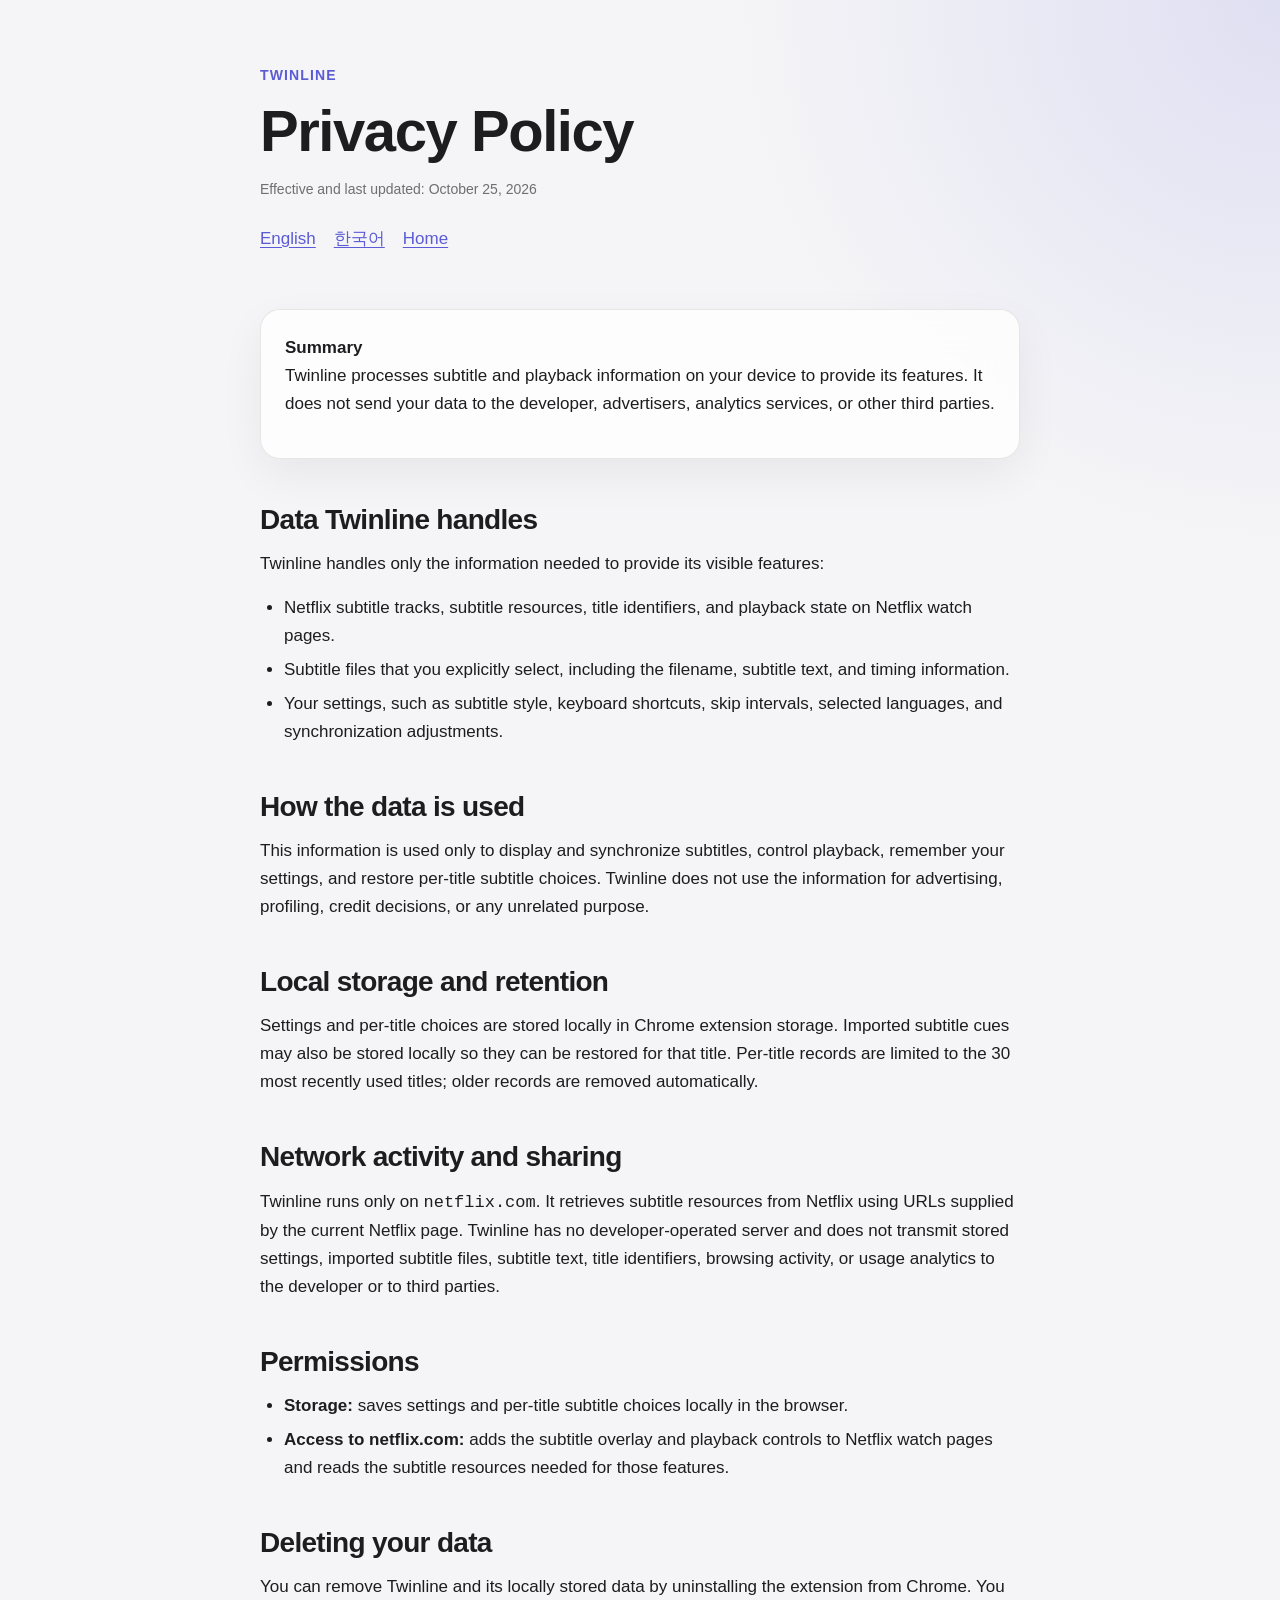
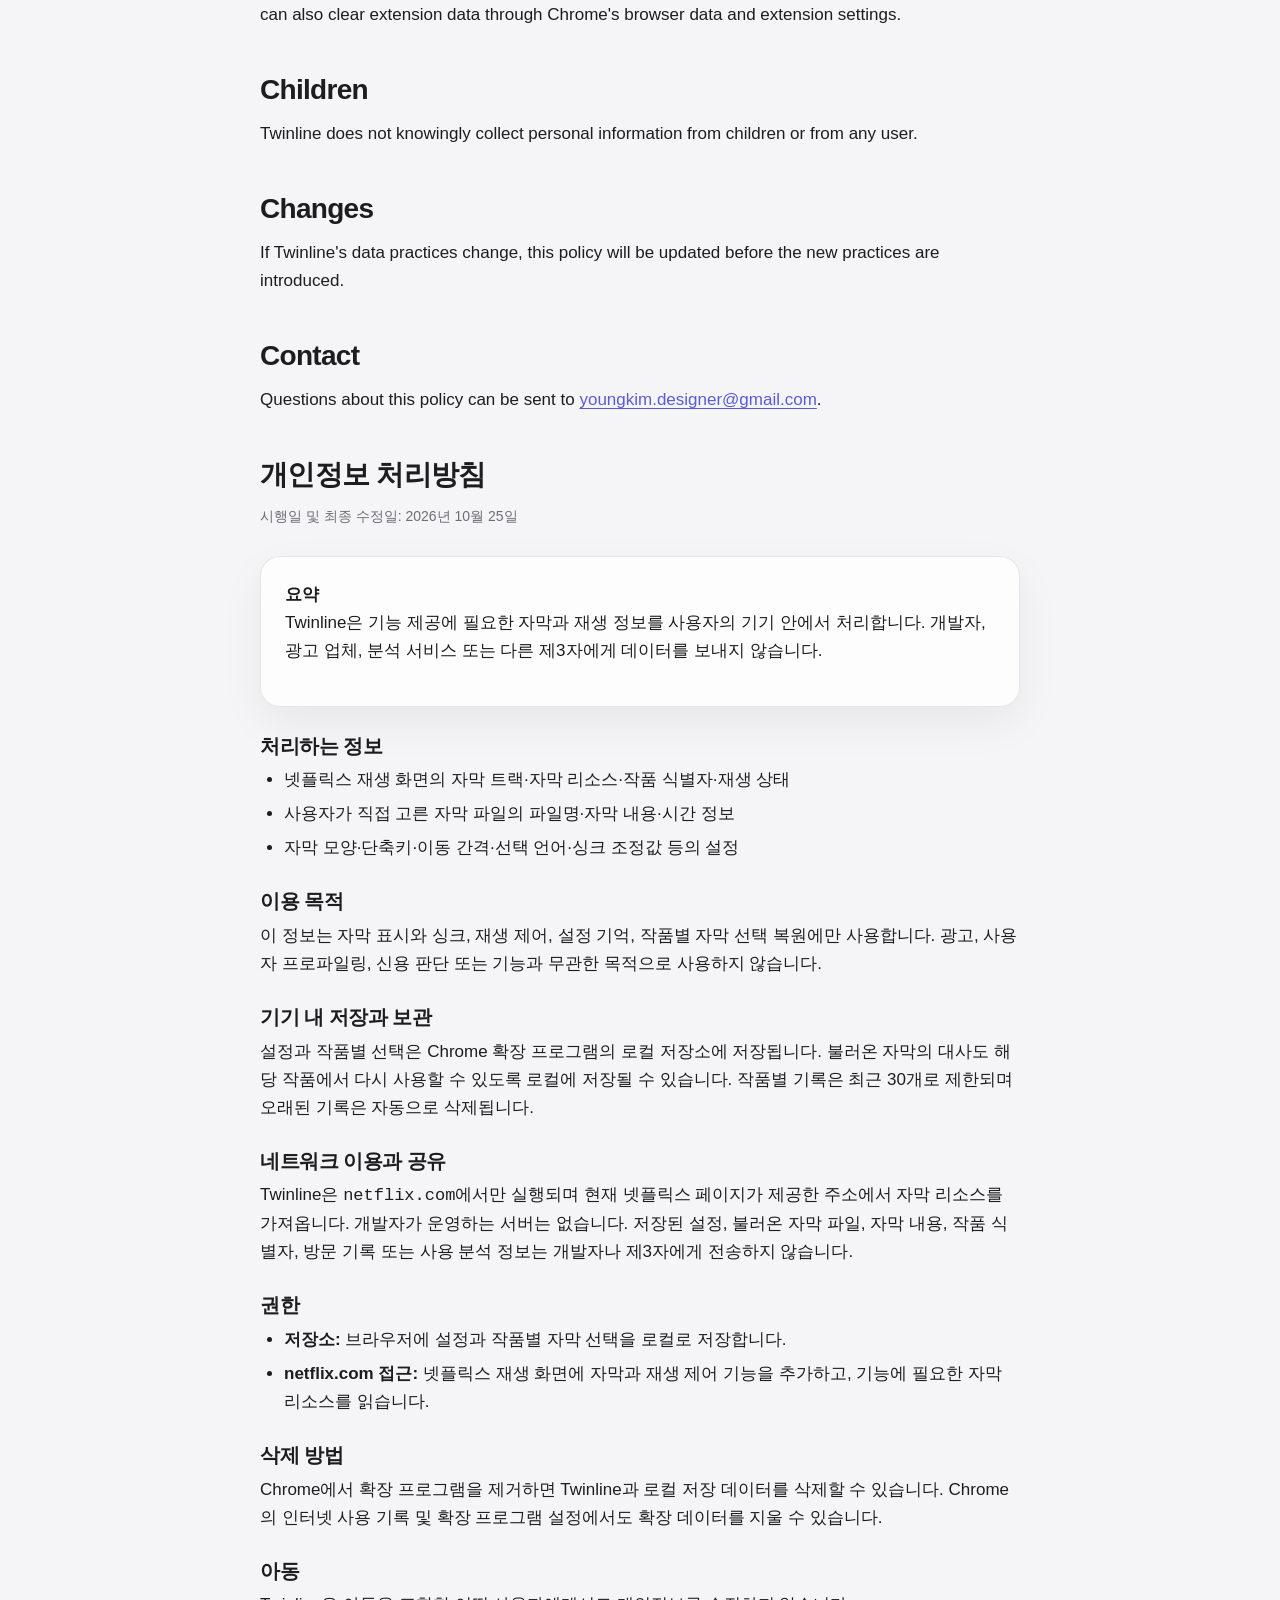
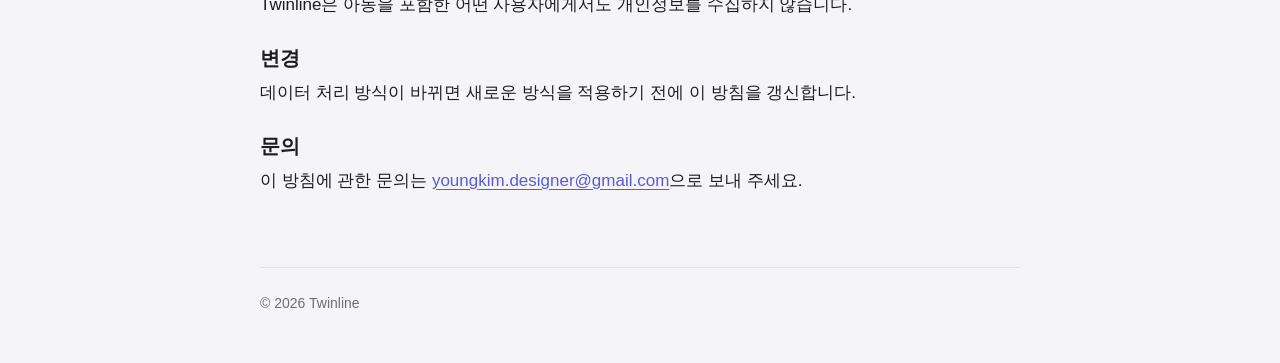
==== privacy.html @ 2e97cee0 "Twinline 공개 지원·개인정보 페이지" ====
<!doctype html>
<html lang="en">
<head>
  <meta charset="utf-8">
  <meta name="viewport" content="width=device-width, initial-scale=1">
  <meta name="description" content="Privacy policy for the Twinline Chrome extension.">
  <title>Privacy Policy · Twinline</title>
  <link rel="stylesheet" href="style.css">
</head>
<body>
  <header>
    <p class="eyebrow">Twinline</p>
    <h1>Privacy Policy</h1>
    <p class="updated">Effective and last updated: October 25, 2026</p>
    <nav class="nav" aria-label="Language and site links">
      <a href="#english">English</a>
      <a href="#korean" lang="ko">한국어</a>
      <a href="index.html">Home</a>
    </nav>
  </header>
  <main>
    <section id="english" class="language">
      <div class="card">
        <strong>Summary</strong>
        <p>Twinline processes subtitle and playback information on your device to provide its features. It does not send your data to the developer, advertisers, analytics services, or other third parties.</p>
      </div>

      <h2>Data Twinline handles</h2>
      <p>Twinline handles only the information needed to provide its visible features:</p>
      <ul>
        <li>Netflix subtitle tracks, subtitle resources, title identifiers, and playback state on Netflix watch pages.</li>
        <li>Subtitle files that you explicitly select, including the filename, subtitle text, and timing information.</li>
        <li>Your settings, such as subtitle style, keyboard shortcuts, skip intervals, selected languages, and synchronization adjustments.</li>
      </ul>

      <h2>How the data is used</h2>
      <p>This information is used only to display and synchronize subtitles, control playback, remember your settings, and restore per-title subtitle choices. Twinline does not use the information for advertising, profiling, credit decisions, or any unrelated purpose.</p>

      <h2>Local storage and retention</h2>
      <p>Settings and per-title choices are stored locally in Chrome extension storage. Imported subtitle cues may also be stored locally so they can be restored for that title. Per-title records are limited to the 30 most recently used titles; older records are removed automatically.</p>

      <h2>Network activity and sharing</h2>
      <p>Twinline runs only on <code>netflix.com</code>. It retrieves subtitle resources from Netflix using URLs supplied by the current Netflix page. Twinline has no developer-operated server and does not transmit stored settings, imported subtitle files, subtitle text, title identifiers, browsing activity, or usage analytics to the developer or to third parties.</p>

      <h2>Permissions</h2>
      <ul>
        <li><strong>Storage:</strong> saves settings and per-title subtitle choices locally in the browser.</li>
        <li><strong>Access to netflix.com:</strong> adds the subtitle overlay and playback controls to Netflix watch pages and reads the subtitle resources needed for those features.</li>
      </ul>

      <h2>Deleting your data</h2>
      <p>You can remove Twinline and its locally stored data by uninstalling the extension from Chrome. You can also clear extension data through Chrome's browser data and extension settings.</p>

      <h2>Children</h2>
      <p>Twinline does not knowingly collect personal information from children or from any user.</p>

      <h2>Changes</h2>
      <p>If Twinline's data practices change, this policy will be updated before the new practices are introduced.</p>

      <h2>Contact</h2>
      <p>Questions about this policy can be sent to <a href="mailto:youngkim.designer@gmail.com">youngkim.designer@gmail.com</a>.</p>
    </section>

    <section id="korean" class="language" lang="ko">
      <h2>개인정보 처리방침</h2>
      <p class="updated">시행일 및 최종 수정일: 2026년 10월 25일</p>
      <div class="card">
        <strong>요약</strong>
        <p>Twinline은 기능 제공에 필요한 자막과 재생 정보를 사용자의 기기 안에서 처리합니다. 개발자, 광고 업체, 분석 서비스 또는 다른 제3자에게 데이터를 보내지 않습니다.</p>
      </div>

      <h3>처리하는 정보</h3>
      <ul>
        <li>넷플릭스 재생 화면의 자막 트랙·자막 리소스·작품 식별자·재생 상태</li>
        <li>사용자가 직접 고른 자막 파일의 파일명·자막 내용·시간 정보</li>
        <li>자막 모양·단축키·이동 간격·선택 언어·싱크 조정값 등의 설정</li>
      </ul>

      <h3>이용 목적</h3>
      <p>이 정보는 자막 표시와 싱크, 재생 제어, 설정 기억, 작품별 자막 선택 복원에만 사용합니다. 광고, 사용자 프로파일링, 신용 판단 또는 기능과 무관한 목적으로 사용하지 않습니다.</p>

      <h3>기기 내 저장과 보관</h3>
      <p>설정과 작품별 선택은 Chrome 확장 프로그램의 로컬 저장소에 저장됩니다. 불러온 자막의 대사도 해당 작품에서 다시 사용할 수 있도록 로컬에 저장될 수 있습니다. 작품별 기록은 최근 30개로 제한되며 오래된 기록은 자동으로 삭제됩니다.</p>

      <h3>네트워크 이용과 공유</h3>
      <p>Twinline은 <code>netflix.com</code>에서만 실행되며 현재 넷플릭스 페이지가 제공한 주소에서 자막 리소스를 가져옵니다. 개발자가 운영하는 서버는 없습니다. 저장된 설정, 불러온 자막 파일, 자막 내용, 작품 식별자, 방문 기록 또는 사용 분석 정보는 개발자나 제3자에게 전송하지 않습니다.</p>

      <h3>권한</h3>
      <ul>
        <li><strong>저장소:</strong> 브라우저에 설정과 작품별 자막 선택을 로컬로 저장합니다.</li>
        <li><strong>netflix.com 접근:</strong> 넷플릭스 재생 화면에 자막과 재생 제어 기능을 추가하고, 기능에 필요한 자막 리소스를 읽습니다.</li>
      </ul>

      <h3>삭제 방법</h3>
      <p>Chrome에서 확장 프로그램을 제거하면 Twinline과 로컬 저장 데이터를 삭제할 수 있습니다. Chrome의 인터넷 사용 기록 및 확장 프로그램 설정에서도 확장 데이터를 지울 수 있습니다.</p>

      <h3>아동</h3>
      <p>Twinline은 아동을 포함한 어떤 사용자에게서도 개인정보를 수집하지 않습니다.</p>

      <h3>변경</h3>
      <p>데이터 처리 방식이 바뀌면 새로운 방식을 적용하기 전에 이 방침을 갱신합니다.</p>

      <h3>문의</h3>
      <p>이 방침에 관한 문의는 <a href="mailto:youngkim.designer@gmail.com">youngkim.designer@gmail.com</a>으로 보내 주세요.</p>
    </section>
  </main>
  <footer>© 2026 Twinline</footer>
</body>
</html>
---- style.css ----
:root {
  color-scheme: light dark;
  --bg: #f5f5f7;
  --surface: rgba(255, 255, 255, 0.78);
  --text: #1d1d1f;
  --muted: #6e6e73;
  --line: rgba(0, 0, 0, 0.09);
  --accent: #5b5bd6;
  --max: 760px;
  font-family: -apple-system, BlinkMacSystemFont, "Segoe UI", sans-serif;
}

* { box-sizing: border-box; }

body {
  margin: 0;
  background:
    radial-gradient(circle at top right, rgba(91, 91, 214, 0.14), transparent 34rem),
    var(--bg);
  color: var(--text);
  font-size: 17px;
  line-height: 1.65;
}

main, header, footer {
  width: min(var(--max), calc(100% - 40px));
  margin-inline: auto;
}

header { padding: 64px 0 28px; }
main { padding-bottom: 56px; }
footer {
  padding: 24px 0 48px;
  border-top: 1px solid var(--line);
  color: var(--muted);
  font-size: 14px;
}

h1, h2, h3 { line-height: 1.18; letter-spacing: -0.025em; }
h1 { margin: 0 0 12px; font-size: clamp(38px, 7vw, 58px); }
h2 { margin: 44px 0 14px; font-size: 28px; }
h3 { margin: 28px 0 8px; font-size: 20px; }
p { margin: 0 0 16px; }
ul { margin: 8px 0 20px; padding-left: 24px; }
li + li { margin-top: 6px; }
a { color: var(--accent); text-underline-offset: 3px; }

.eyebrow {
  margin-bottom: 10px;
  color: var(--accent);
  font-size: 14px;
  font-weight: 700;
  letter-spacing: 0.08em;
  text-transform: uppercase;
}

.lede { color: var(--muted); font-size: 20px; }

.card {
  margin: 28px 0;
  padding: 24px;
  border: 1px solid var(--line);
  border-radius: 20px;
  background: var(--surface);
  box-shadow: 0 16px 44px rgba(0, 0, 0, 0.06);
  backdrop-filter: blur(18px);
}

.nav { display: flex; flex-wrap: wrap; gap: 10px 18px; margin-top: 24px; }
.muted, .updated { color: var(--muted); }
.updated { font-size: 14px; }
.language { scroll-margin-top: 24px; }

@media (prefers-color-scheme: dark) {
  :root {
    --bg: #101012;
    --surface: rgba(35, 35, 39, 0.78);
    --text: #f5f5f7;
    --muted: #a1a1a6;
    --line: rgba(255, 255, 255, 0.11);
    --accent: #a8a8ff;
  }
  .card { box-shadow: 0 18px 52px rgba(0, 0, 0, 0.28); }
}

@media (max-width: 540px) {
  body { font-size: 16px; }
  header { padding-top: 44px; }
  .card { padding: 20px; border-radius: 16px; }
}
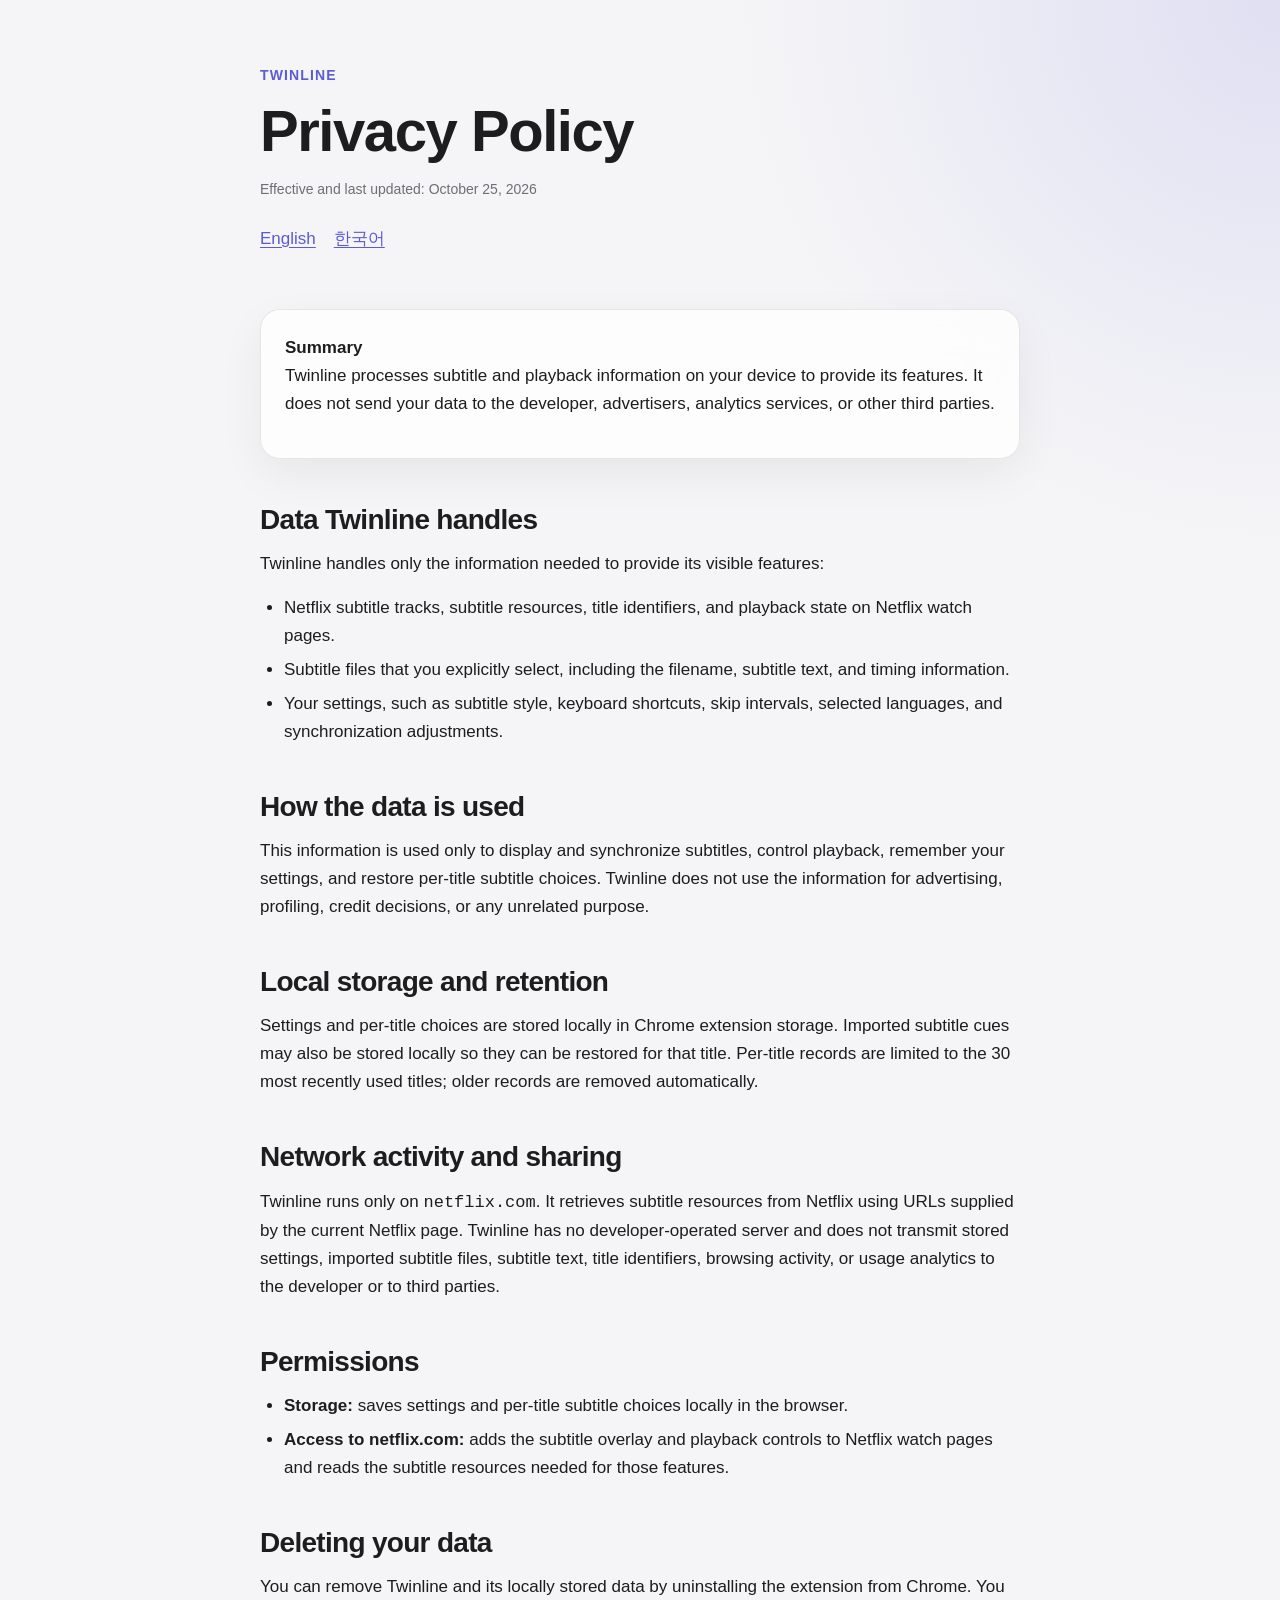
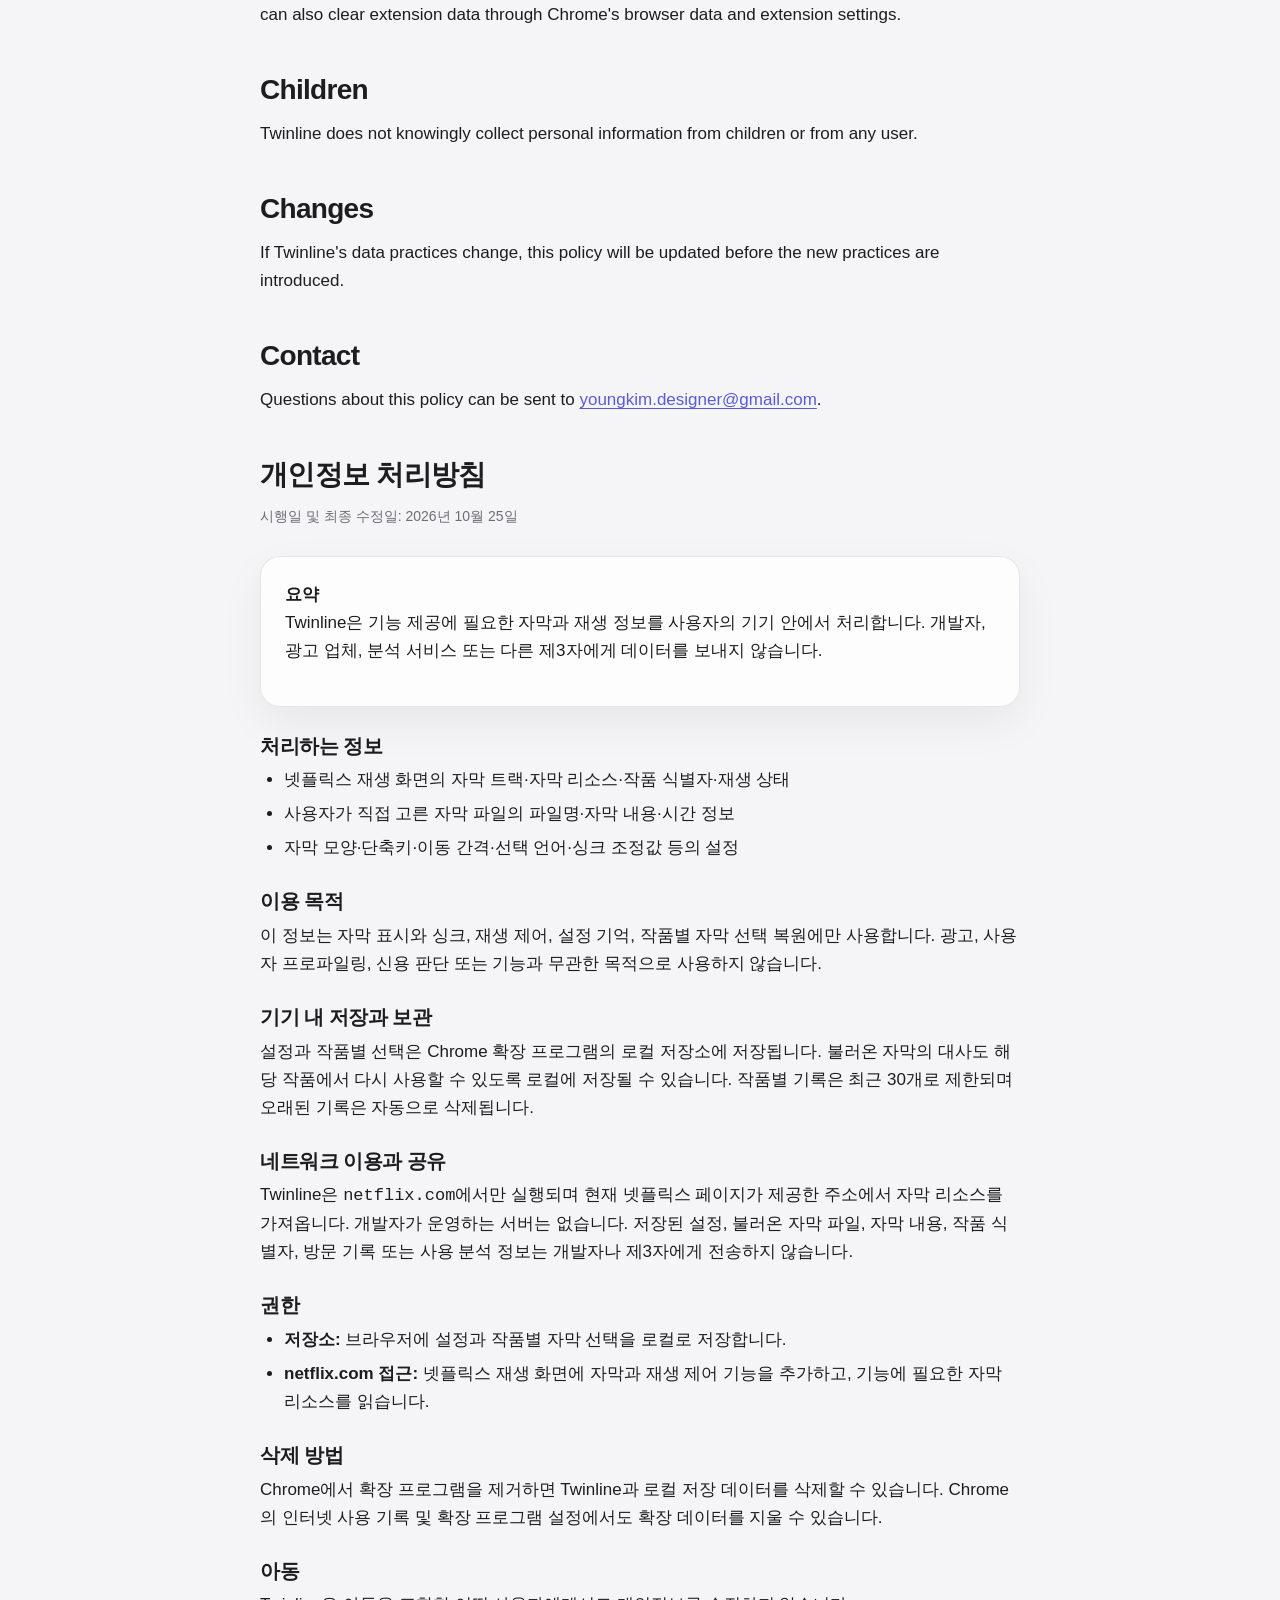
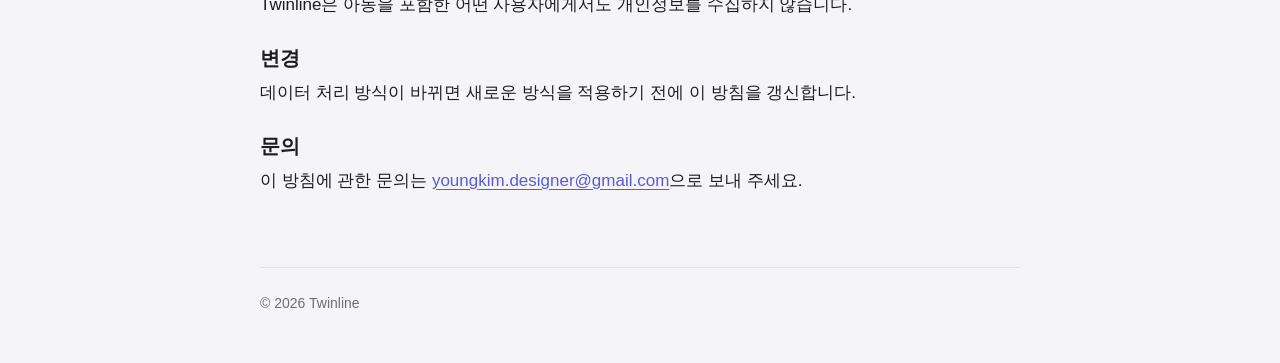
==== commit b0e45d03: "Remove optional extension homepage" ====
--- a/privacy.html
+++ b/privacy.html
@@ -12,10 +12,9 @@
     <p class="eyebrow">Twinline</p>
     <h1>Privacy Policy</h1>
     <p class="updated">Effective and last updated: October 25, 2026</p>
-    <nav class="nav" aria-label="Language and site links">
+    <nav class="nav" aria-label="Language links">
       <a href="#english">English</a>
       <a href="#korean" lang="ko">한국어</a>
-      <a href="index.html">Home</a>
     </nav>
   </header>
   <main>
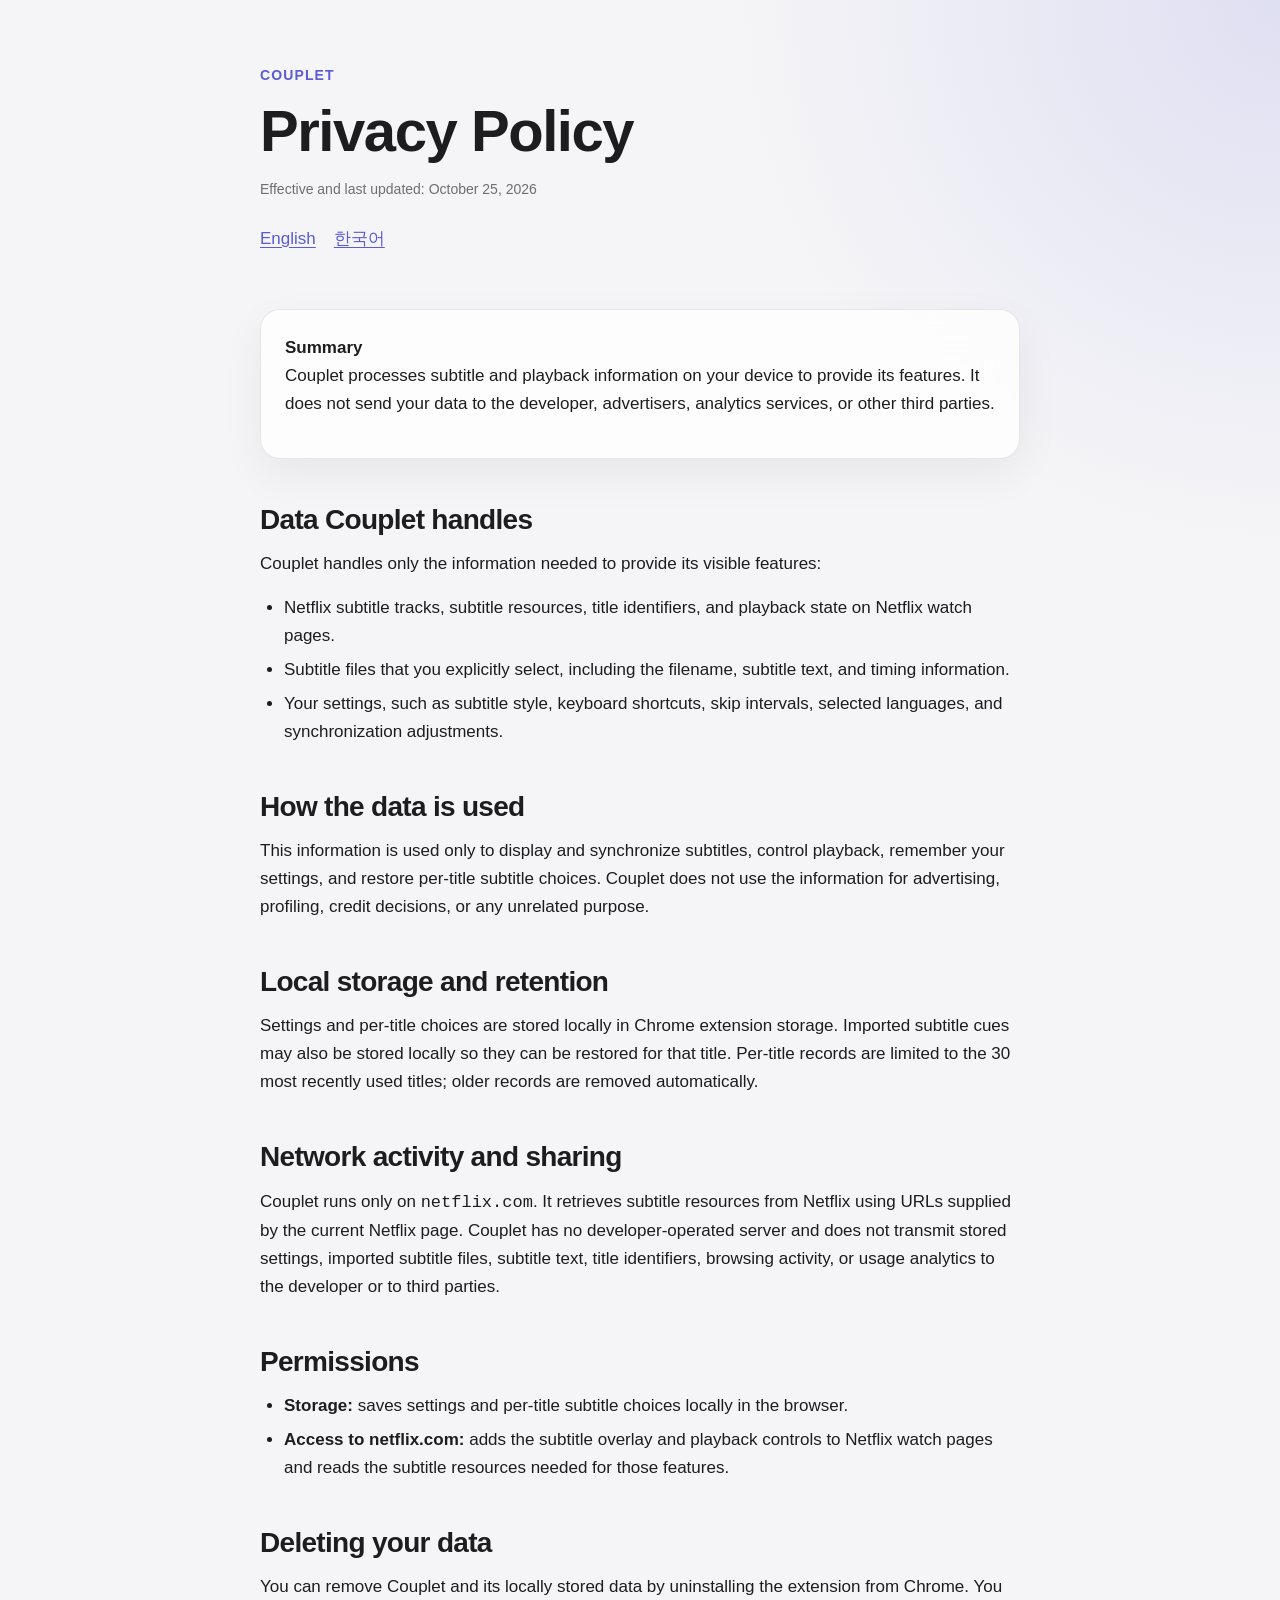
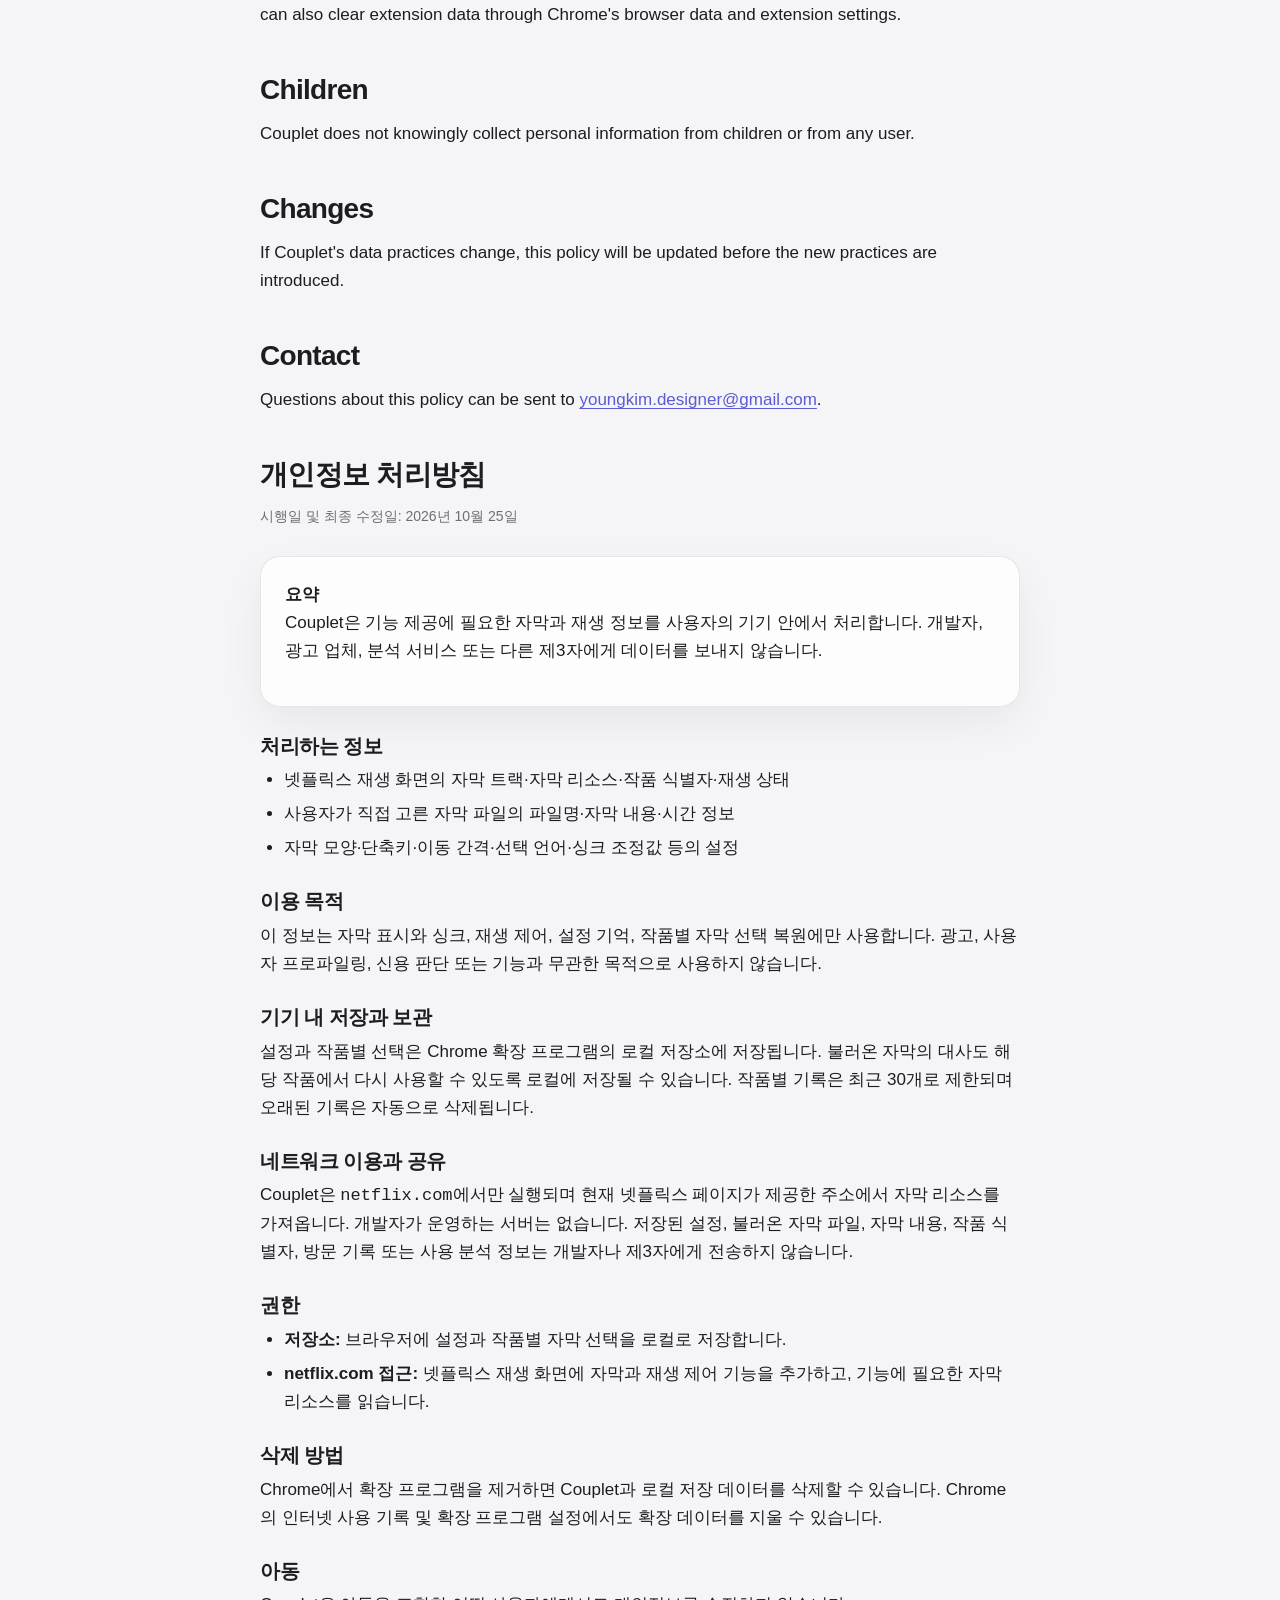
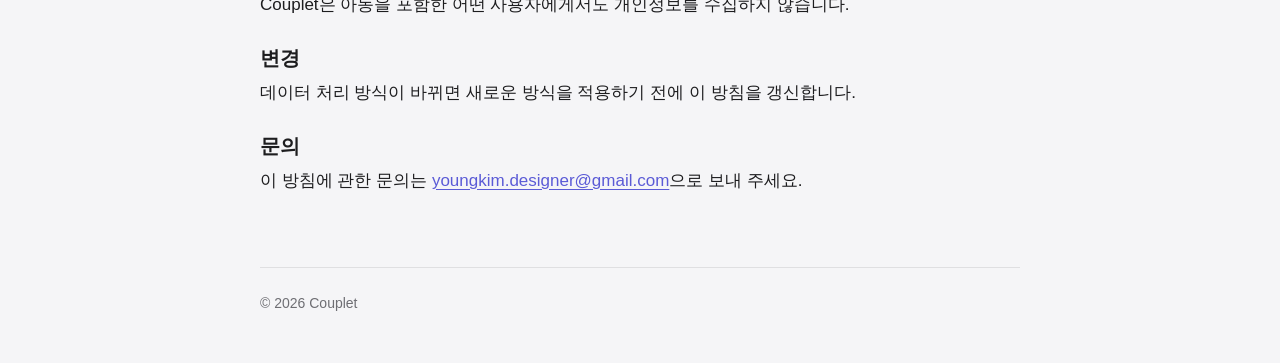
==== commit 268bacca: "Rename to Couplet" ====
--- a/privacy.html
+++ b/privacy.html
@@ -3,13 +3,13 @@
 <head>
   <meta charset="utf-8">
   <meta name="viewport" content="width=device-width, initial-scale=1">
-  <meta name="description" content="Privacy policy for the Twinline Chrome extension.">
-  <title>Privacy Policy · Twinline</title>
+  <meta name="description" content="Privacy policy for the Couplet Chrome extension.">
+  <title>Privacy Policy · Couplet</title>
   <link rel="stylesheet" href="style.css">
 </head>
 <body>
   <header>
-    <p class="eyebrow">Twinline</p>
+    <p class="eyebrow">Couplet</p>
     <h1>Privacy Policy</h1>
     <p class="updated">Effective and last updated: October 25, 2026</p>
     <nav class="nav" aria-label="Language links">
@@ -21,11 +21,11 @@
     <section id="english" class="language">
       <div class="card">
         <strong>Summary</strong>
-        <p>Twinline processes subtitle and playback information on your device to provide its features. It does not send your data to the developer, advertisers, analytics services, or other third parties.</p>
+        <p>Couplet processes subtitle and playback information on your device to provide its features. It does not send your data to the developer, advertisers, analytics services, or other third parties.</p>
       </div>
 
-      <h2>Data Twinline handles</h2>
-      <p>Twinline handles only the information needed to provide its visible features:</p>
+      <h2>Data Couplet handles</h2>
+      <p>Couplet handles only the information needed to provide its visible features:</p>
       <ul>
         <li>Netflix subtitle tracks, subtitle resources, title identifiers, and playback state on Netflix watch pages.</li>
         <li>Subtitle files that you explicitly select, including the filename, subtitle text, and timing information.</li>
@@ -33,13 +33,13 @@
       </ul>
 
       <h2>How the data is used</h2>
-      <p>This information is used only to display and synchronize subtitles, control playback, remember your settings, and restore per-title subtitle choices. Twinline does not use the information for advertising, profiling, credit decisions, or any unrelated purpose.</p>
+      <p>This information is used only to display and synchronize subtitles, control playback, remember your settings, and restore per-title subtitle choices. Couplet does not use the information for advertising, profiling, credit decisions, or any unrelated purpose.</p>
 
       <h2>Local storage and retention</h2>
       <p>Settings and per-title choices are stored locally in Chrome extension storage. Imported subtitle cues may also be stored locally so they can be restored for that title. Per-title records are limited to the 30 most recently used titles; older records are removed automatically.</p>
 
       <h2>Network activity and sharing</h2>
-      <p>Twinline runs only on <code>netflix.com</code>. It retrieves subtitle resources from Netflix using URLs supplied by the current Netflix page. Twinline has no developer-operated server and does not transmit stored settings, imported subtitle files, subtitle text, title identifiers, browsing activity, or usage analytics to the developer or to third parties.</p>
+      <p>Couplet runs only on <code>netflix.com</code>. It retrieves subtitle resources from Netflix using URLs supplied by the current Netflix page. Couplet has no developer-operated server and does not transmit stored settings, imported subtitle files, subtitle text, title identifiers, browsing activity, or usage analytics to the developer or to third parties.</p>
 
       <h2>Permissions</h2>
       <ul>
@@ -48,13 +48,13 @@
       </ul>
 
       <h2>Deleting your data</h2>
-      <p>You can remove Twinline and its locally stored data by uninstalling the extension from Chrome. You can also clear extension data through Chrome's browser data and extension settings.</p>
+      <p>You can remove Couplet and its locally stored data by uninstalling the extension from Chrome. You can also clear extension data through Chrome's browser data and extension settings.</p>
 
       <h2>Children</h2>
-      <p>Twinline does not knowingly collect personal information from children or from any user.</p>
+      <p>Couplet does not knowingly collect personal information from children or from any user.</p>
 
       <h2>Changes</h2>
-      <p>If Twinline's data practices change, this policy will be updated before the new practices are introduced.</p>
+      <p>If Couplet's data practices change, this policy will be updated before the new practices are introduced.</p>
 
       <h2>Contact</h2>
       <p>Questions about this policy can be sent to <a href="mailto:youngkim.designer@gmail.com">youngkim.designer@gmail.com</a>.</p>
@@ -65,7 +65,7 @@
       <p class="updated">시행일 및 최종 수정일: 2026년 10월 25일</p>
       <div class="card">
         <strong>요약</strong>
-        <p>Twinline은 기능 제공에 필요한 자막과 재생 정보를 사용자의 기기 안에서 처리합니다. 개발자, 광고 업체, 분석 서비스 또는 다른 제3자에게 데이터를 보내지 않습니다.</p>
+        <p>Couplet은 기능 제공에 필요한 자막과 재생 정보를 사용자의 기기 안에서 처리합니다. 개발자, 광고 업체, 분석 서비스 또는 다른 제3자에게 데이터를 보내지 않습니다.</p>
       </div>
 
       <h3>처리하는 정보</h3>
@@ -82,7 +82,7 @@
       <p>설정과 작품별 선택은 Chrome 확장 프로그램의 로컬 저장소에 저장됩니다. 불러온 자막의 대사도 해당 작품에서 다시 사용할 수 있도록 로컬에 저장될 수 있습니다. 작품별 기록은 최근 30개로 제한되며 오래된 기록은 자동으로 삭제됩니다.</p>
 
       <h3>네트워크 이용과 공유</h3>
-      <p>Twinline은 <code>netflix.com</code>에서만 실행되며 현재 넷플릭스 페이지가 제공한 주소에서 자막 리소스를 가져옵니다. 개발자가 운영하는 서버는 없습니다. 저장된 설정, 불러온 자막 파일, 자막 내용, 작품 식별자, 방문 기록 또는 사용 분석 정보는 개발자나 제3자에게 전송하지 않습니다.</p>
+      <p>Couplet은 <code>netflix.com</code>에서만 실행되며 현재 넷플릭스 페이지가 제공한 주소에서 자막 리소스를 가져옵니다. 개발자가 운영하는 서버는 없습니다. 저장된 설정, 불러온 자막 파일, 자막 내용, 작품 식별자, 방문 기록 또는 사용 분석 정보는 개발자나 제3자에게 전송하지 않습니다.</p>
 
       <h3>권한</h3>
       <ul>
@@ -91,10 +91,10 @@
       </ul>
 
       <h3>삭제 방법</h3>
-      <p>Chrome에서 확장 프로그램을 제거하면 Twinline과 로컬 저장 데이터를 삭제할 수 있습니다. Chrome의 인터넷 사용 기록 및 확장 프로그램 설정에서도 확장 데이터를 지울 수 있습니다.</p>
+      <p>Chrome에서 확장 프로그램을 제거하면 Couplet과 로컬 저장 데이터를 삭제할 수 있습니다. Chrome의 인터넷 사용 기록 및 확장 프로그램 설정에서도 확장 데이터를 지울 수 있습니다.</p>
 
       <h3>아동</h3>
-      <p>Twinline은 아동을 포함한 어떤 사용자에게서도 개인정보를 수집하지 않습니다.</p>
+      <p>Couplet은 아동을 포함한 어떤 사용자에게서도 개인정보를 수집하지 않습니다.</p>
 
       <h3>변경</h3>
       <p>데이터 처리 방식이 바뀌면 새로운 방식을 적용하기 전에 이 방침을 갱신합니다.</p>
@@ -103,6 +103,6 @@
       <p>이 방침에 관한 문의는 <a href="mailto:youngkim.designer@gmail.com">youngkim.designer@gmail.com</a>으로 보내 주세요.</p>
     </section>
   </main>
-  <footer>© 2026 Twinline</footer>
+  <footer>© 2026 Couplet</footer>
 </body>
 </html>
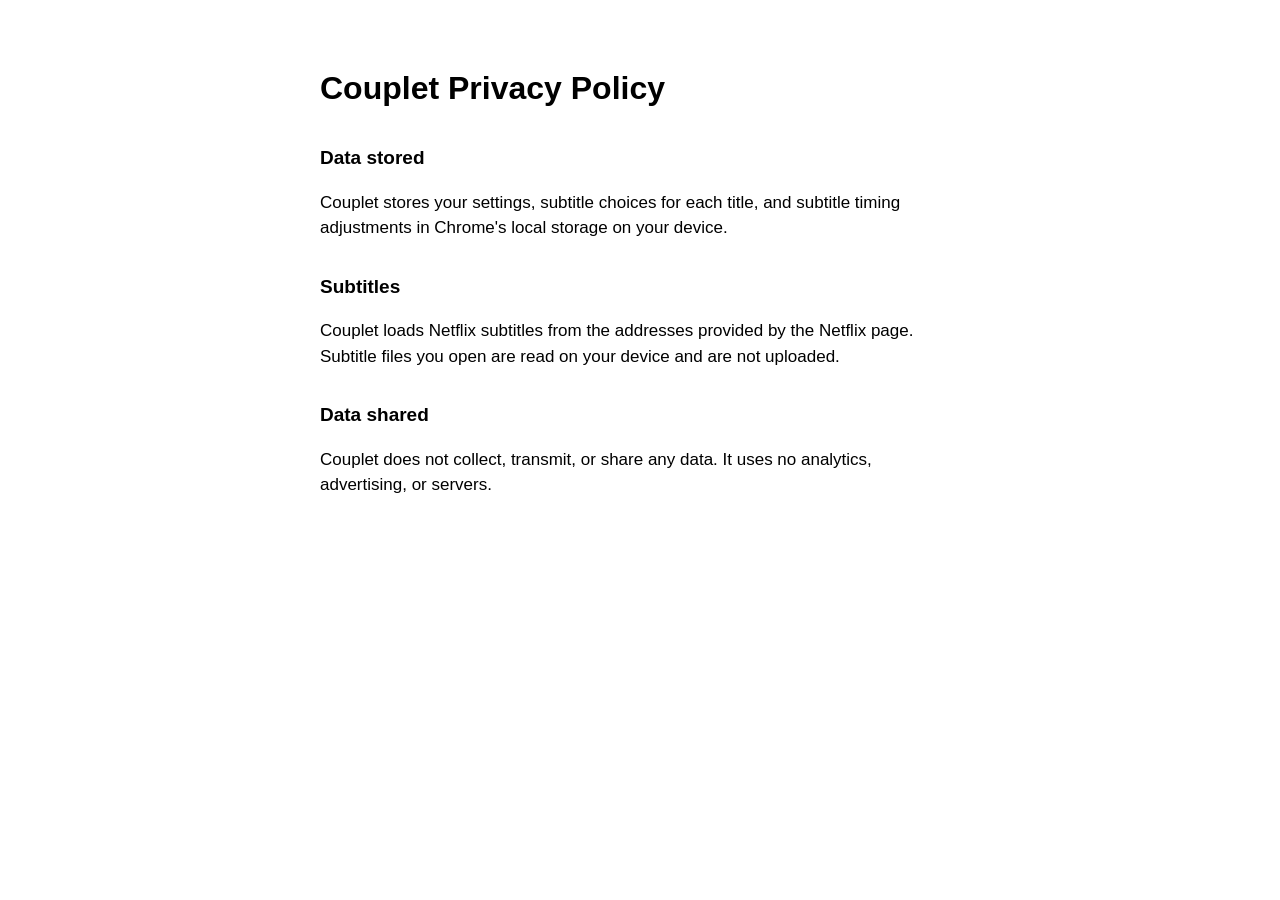
==== commit fc237be8: "Minimal Couplet privacy policy Co-Authored-By: Claude Opus 5.5 <noreply@anthropic.com>" ====
--- a/privacy.html
+++ b/privacy.html
@@ -1,108 +1,28 @@
 <!doctype html>
 <html lang="en">
 <head>
-  <meta charset="utf-8">
-  <meta name="viewport" content="width=device-width, initial-scale=1">
-  <meta name="description" content="Privacy policy for the Couplet Chrome extension.">
-  <title>Privacy Policy · Couplet</title>
-  <link rel="stylesheet" href="style.css">
+<meta charset="utf-8">
+<meta name="viewport" content="width=device-width, initial-scale=1">
+<meta name="color-scheme" content="light dark">
+<title>Couplet Privacy Policy</title>
+<style>
+body { max-width: 640px; margin: 64px auto; padding: 0 24px; font: 17px/1.5 -apple-system, BlinkMacSystemFont, "Helvetica Neue", sans-serif; }
+h1 { font-size: 32px; }
+h2 { font-size: 19px; margin-top: 32px; }
+</style>
 </head>
 <body>
-  <header>
-    <p class="eyebrow">Couplet</p>
-    <h1>Privacy Policy</h1>
-    <p class="updated">Effective and last updated: October 25, 2026</p>
-    <nav class="nav" aria-label="Language links">
-      <a href="#english">English</a>
-      <a href="#korean" lang="ko">한국어</a>
-    </nav>
-  </header>
-  <main>
-    <section id="english" class="language">
-      <div class="card">
-        <strong>Summary</strong>
-        <p>Couplet processes subtitle and playback information on your device to provide its features. It does not send your data to the developer, advertisers, analytics services, or other third parties.</p>
-      </div>
 
-      <h2>Data Couplet handles</h2>
-      <p>Couplet handles only the information needed to provide its visible features:</p>
-      <ul>
-        <li>Netflix subtitle tracks, subtitle resources, title identifiers, and playback state on Netflix watch pages.</li>
-        <li>Subtitle files that you explicitly select, including the filename, subtitle text, and timing information.</li>
-        <li>Your settings, such as subtitle style, keyboard shortcuts, skip intervals, selected languages, and synchronization adjustments.</li>
-      </ul>
+<h1>Couplet Privacy Policy</h1>
 
-      <h2>How the data is used</h2>
-      <p>This information is used only to display and synchronize subtitles, control playback, remember your settings, and restore per-title subtitle choices. Couplet does not use the information for advertising, profiling, credit decisions, or any unrelated purpose.</p>
+<h2>Data stored</h2>
+<p>Couplet stores your settings, subtitle choices for each title, and subtitle timing adjustments in Chrome's local storage on your device.</p>
 
-      <h2>Local storage and retention</h2>
-      <p>Settings and per-title choices are stored locally in Chrome extension storage. Imported subtitle cues may also be stored locally so they can be restored for that title. Per-title records are limited to the 30 most recently used titles; older records are removed automatically.</p>
+<h2>Subtitles</h2>
+<p>Couplet loads Netflix subtitles from the addresses provided by the Netflix page. Subtitle files you open are read on your device and are not uploaded.</p>
 
-      <h2>Network activity and sharing</h2>
-      <p>Couplet runs only on <code>netflix.com</code>. It retrieves subtitle resources from Netflix using URLs supplied by the current Netflix page. Couplet has no developer-operated server and does not transmit stored settings, imported subtitle files, subtitle text, title identifiers, browsing activity, or usage analytics to the developer or to third parties.</p>
+<h2>Data shared</h2>
+<p>Couplet does not collect, transmit, or share any data. It uses no analytics, advertising, or servers.</p>
 
-      <h2>Permissions</h2>
-      <ul>
-        <li><strong>Storage:</strong> saves settings and per-title subtitle choices locally in the browser.</li>
-        <li><strong>Access to netflix.com:</strong> adds the subtitle overlay and playback controls to Netflix watch pages and reads the subtitle resources needed for those features.</li>
-      </ul>
-
-      <h2>Deleting your data</h2>
-      <p>You can remove Couplet and its locally stored data by uninstalling the extension from Chrome. You can also clear extension data through Chrome's browser data and extension settings.</p>
-
-      <h2>Children</h2>
-      <p>Couplet does not knowingly collect personal information from children or from any user.</p>
-
-      <h2>Changes</h2>
-      <p>If Couplet's data practices change, this policy will be updated before the new practices are introduced.</p>
-
-      <h2>Contact</h2>
-      <p>Questions about this policy can be sent to <a href="mailto:youngkim.designer@gmail.com">youngkim.designer@gmail.com</a>.</p>
-    </section>
-
-    <section id="korean" class="language" lang="ko">
-      <h2>개인정보 처리방침</h2>
-      <p class="updated">시행일 및 최종 수정일: 2026년 10월 25일</p>
-      <div class="card">
-        <strong>요약</strong>
-        <p>Couplet은 기능 제공에 필요한 자막과 재생 정보를 사용자의 기기 안에서 처리합니다. 개발자, 광고 업체, 분석 서비스 또는 다른 제3자에게 데이터를 보내지 않습니다.</p>
-      </div>
-
-      <h3>처리하는 정보</h3>
-      <ul>
-        <li>넷플릭스 재생 화면의 자막 트랙·자막 리소스·작품 식별자·재생 상태</li>
-        <li>사용자가 직접 고른 자막 파일의 파일명·자막 내용·시간 정보</li>
-        <li>자막 모양·단축키·이동 간격·선택 언어·싱크 조정값 등의 설정</li>
-      </ul>
-
-      <h3>이용 목적</h3>
-      <p>이 정보는 자막 표시와 싱크, 재생 제어, 설정 기억, 작품별 자막 선택 복원에만 사용합니다. 광고, 사용자 프로파일링, 신용 판단 또는 기능과 무관한 목적으로 사용하지 않습니다.</p>
-
-      <h3>기기 내 저장과 보관</h3>
-      <p>설정과 작품별 선택은 Chrome 확장 프로그램의 로컬 저장소에 저장됩니다. 불러온 자막의 대사도 해당 작품에서 다시 사용할 수 있도록 로컬에 저장될 수 있습니다. 작품별 기록은 최근 30개로 제한되며 오래된 기록은 자동으로 삭제됩니다.</p>
-
-      <h3>네트워크 이용과 공유</h3>
-      <p>Couplet은 <code>netflix.com</code>에서만 실행되며 현재 넷플릭스 페이지가 제공한 주소에서 자막 리소스를 가져옵니다. 개발자가 운영하는 서버는 없습니다. 저장된 설정, 불러온 자막 파일, 자막 내용, 작품 식별자, 방문 기록 또는 사용 분석 정보는 개발자나 제3자에게 전송하지 않습니다.</p>
-
-      <h3>권한</h3>
-      <ul>
-        <li><strong>저장소:</strong> 브라우저에 설정과 작품별 자막 선택을 로컬로 저장합니다.</li>
-        <li><strong>netflix.com 접근:</strong> 넷플릭스 재생 화면에 자막과 재생 제어 기능을 추가하고, 기능에 필요한 자막 리소스를 읽습니다.</li>
-      </ul>
-
-      <h3>삭제 방법</h3>
-      <p>Chrome에서 확장 프로그램을 제거하면 Couplet과 로컬 저장 데이터를 삭제할 수 있습니다. Chrome의 인터넷 사용 기록 및 확장 프로그램 설정에서도 확장 데이터를 지울 수 있습니다.</p>
-
-      <h3>아동</h3>
-      <p>Couplet은 아동을 포함한 어떤 사용자에게서도 개인정보를 수집하지 않습니다.</p>
-
-      <h3>변경</h3>
-      <p>데이터 처리 방식이 바뀌면 새로운 방식을 적용하기 전에 이 방침을 갱신합니다.</p>
-
-      <h3>문의</h3>
-      <p>이 방침에 관한 문의는 <a href="mailto:youngkim.designer@gmail.com">youngkim.designer@gmail.com</a>으로 보내 주세요.</p>
-    </section>
-  </main>
-  <footer>© 2026 Couplet</footer>
 </body>
 </html>
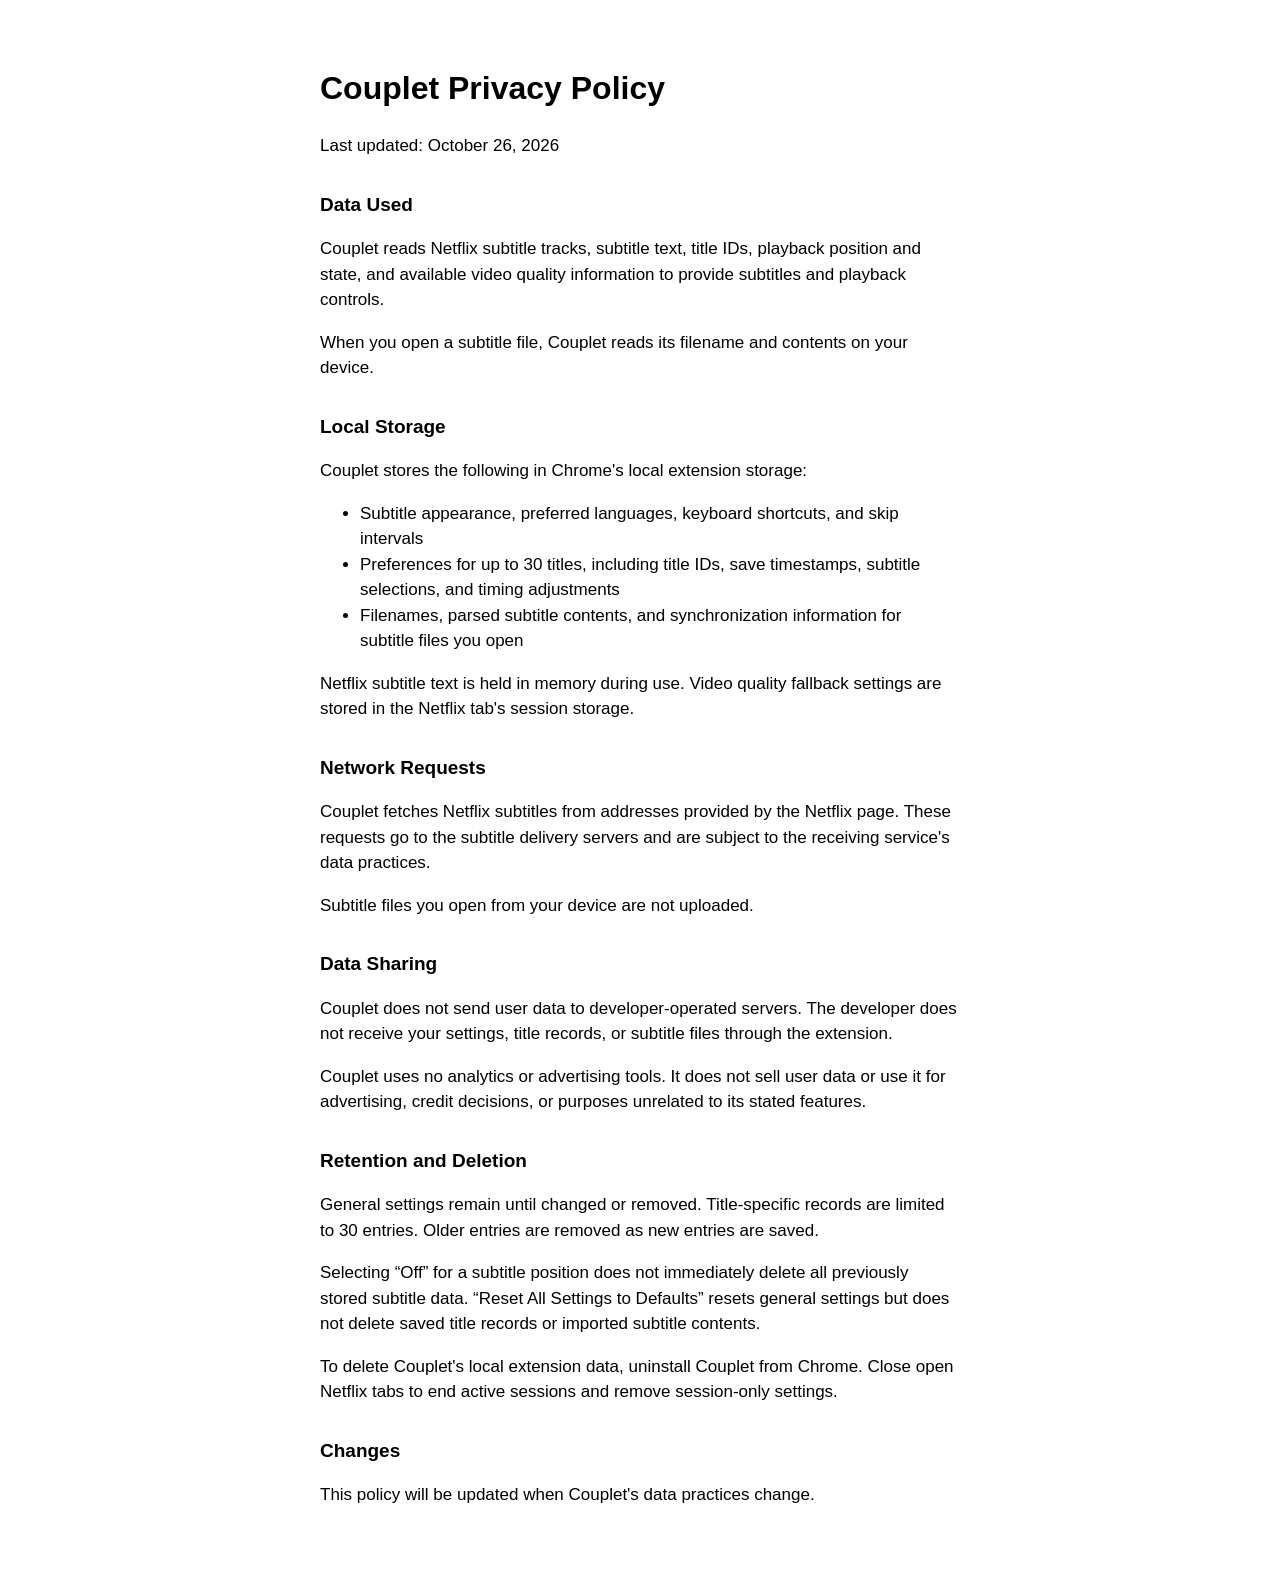
==== commit b46aa877: "Update privacy.html" ====
--- a/privacy.html
+++ b/privacy.html
@@ -14,15 +14,56 @@
 <body>
 
 <h1>Couplet Privacy Policy</h1>
+<p>Last updated: October 26, 2026</p>
 
-<h2>Data stored</h2>
-<p>Couplet stores your settings, subtitle choices for each title, and subtitle timing adjustments in Chrome's local storage on your device.</p>
+<h2>Data Used</h2>
+<p>Couplet reads Netflix subtitle tracks, subtitle text, title IDs,
+playback position and state, and available video quality information
+to provide subtitles and playback controls.</p>
+<p>When you open a subtitle file, Couplet reads its filename and
+contents on your device.</p>
 
-<h2>Subtitles</h2>
-<p>Couplet loads Netflix subtitles from the addresses provided by the Netflix page. Subtitle files you open are read on your device and are not uploaded.</p>
+<h2>Local Storage</h2>
+<p>Couplet stores the following in Chrome's local extension storage:</p>
+<ul>
+  <li>Subtitle appearance, preferred languages, keyboard shortcuts,
+  and skip intervals</li>
+  <li>Preferences for up to 30 titles, including title IDs, save
+  timestamps, subtitle selections, and timing adjustments</li>
+  <li>Filenames, parsed subtitle contents, and synchronization
+  information for subtitle files you open</li>
+</ul>
+<p>Netflix subtitle text is held in memory during use. Video quality
+fallback settings are stored in the Netflix tab's session storage.</p>
 
-<h2>Data shared</h2>
-<p>Couplet does not collect, transmit, or share any data. It uses no analytics, advertising, or servers.</p>
+<h2>Network Requests</h2>
+<p>Couplet fetches Netflix subtitles from addresses provided by the
+Netflix page. These requests go to the subtitle delivery servers and
+are subject to the receiving service's data practices.</p>
+<p>Subtitle files you open from your device are not uploaded.</p>
+
+<h2>Data Sharing</h2>
+<p>Couplet does not send user data to developer-operated servers.
+The developer does not receive your settings, title records, or
+subtitle files through the extension.</p>
+<p>Couplet uses no analytics or advertising tools. It does not sell
+user data or use it for advertising, credit decisions, or purposes
+unrelated to its stated features.</p>
+
+<h2>Retention and Deletion</h2>
+<p>General settings remain until changed or removed. Title-specific
+records are limited to 30 entries. Older entries are removed as new
+entries are saved.</p>
+<p>Selecting “Off” for a subtitle position does not immediately delete
+all previously stored subtitle data. “Reset All Settings to Defaults”
+resets general settings but does not delete saved title records or
+imported subtitle contents.</p>
+<p>To delete Couplet's local extension data, uninstall Couplet from
+Chrome. Close open Netflix tabs to end active sessions and remove
+session-only settings.</p>
+
+<h2>Changes</h2>
+<p>This policy will be updated when Couplet's data practices change.</p>
 
 </body>
 </html>
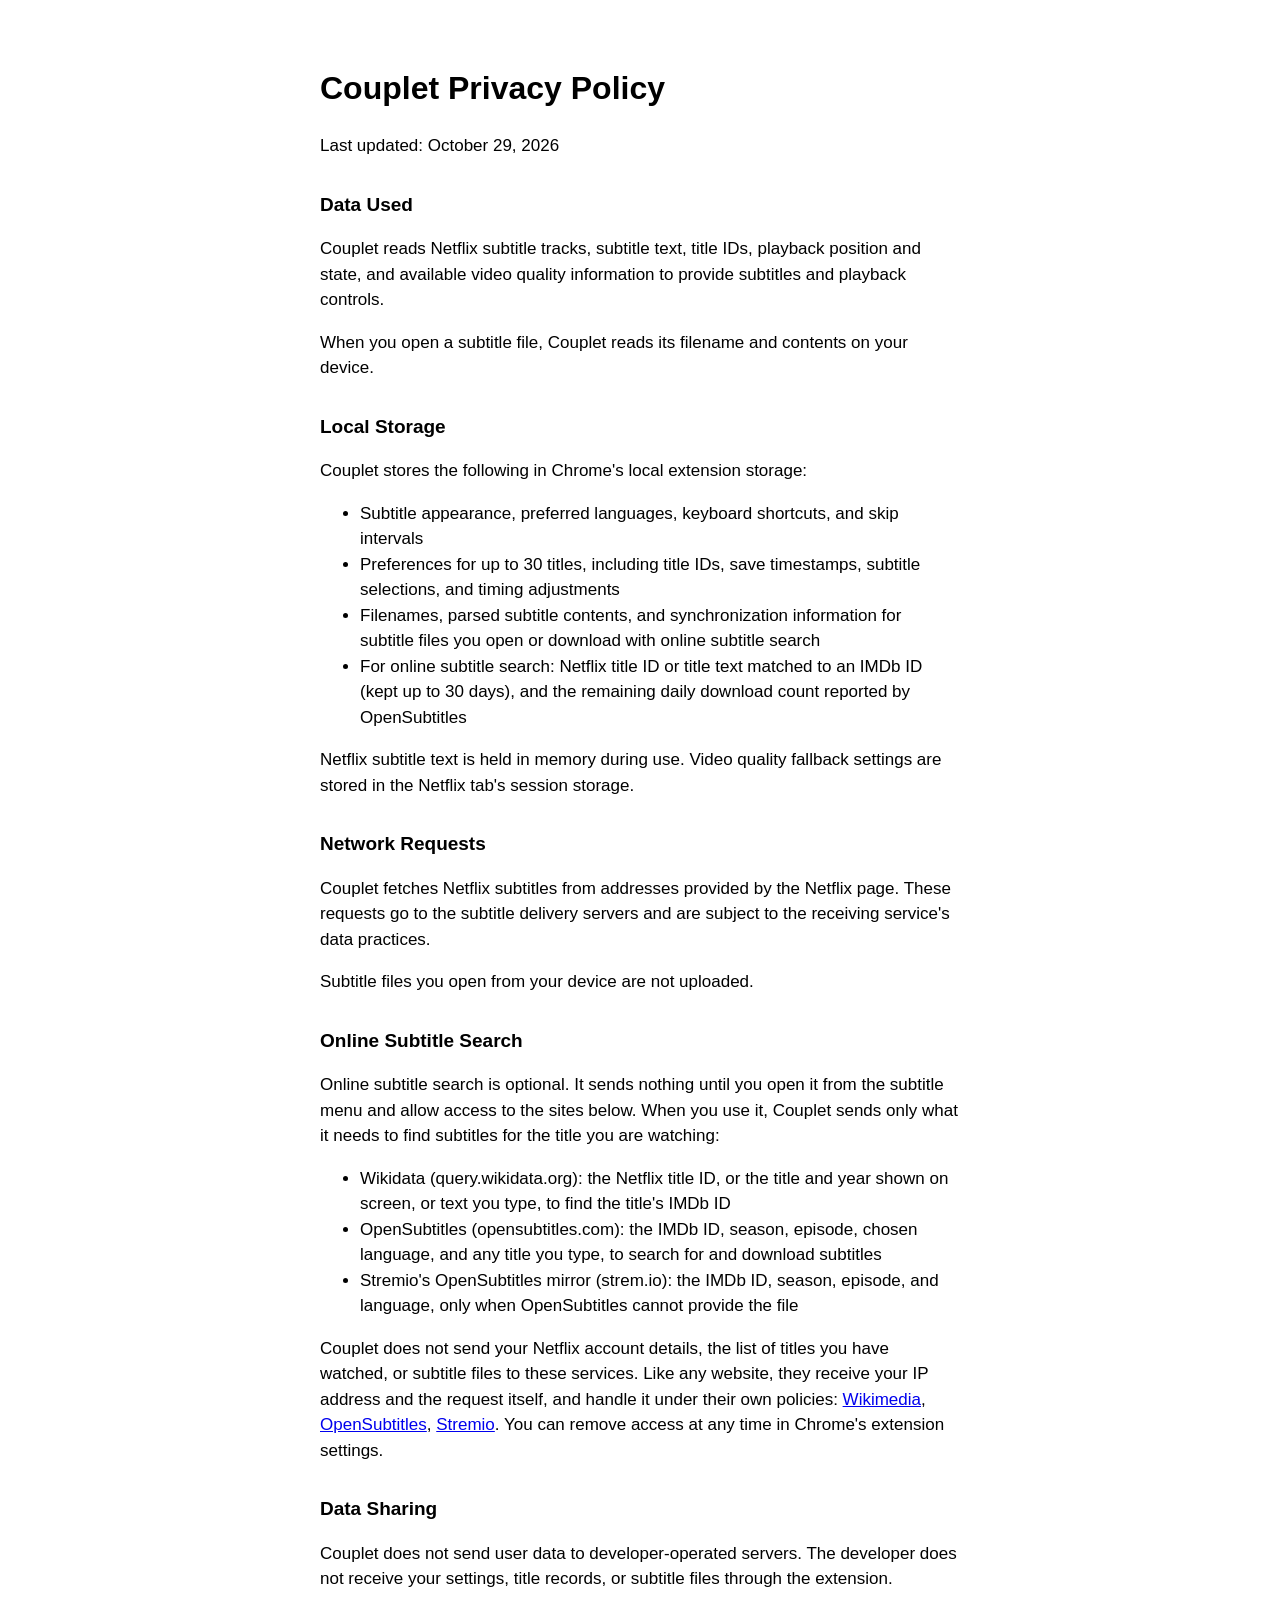
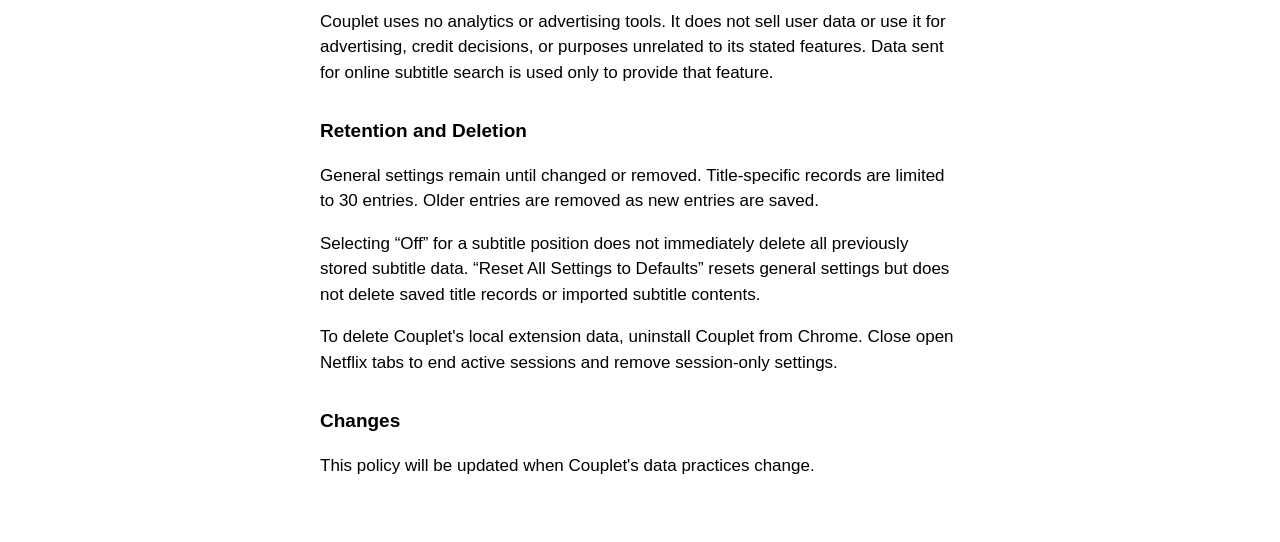
==== commit 6d07e8ff: "Privacy policy: online subtitle search (Couplet 1.1.0) Co-Authored-By: Claude Opus 5.5 <noreply@anth" ====
--- a/privacy.html
+++ b/privacy.html
@@ -14,7 +14,7 @@
 <body>
 
 <h1>Couplet Privacy Policy</h1>
-<p>Last updated: October 26, 2026</p>
+<p>Last updated: October 29, 2026</p>
 
 <h2>Data Used</h2>
 <p>Couplet reads Netflix subtitle tracks, subtitle text, title IDs,
@@ -31,7 +31,11 @@
   <li>Preferences for up to 30 titles, including title IDs, save
   timestamps, subtitle selections, and timing adjustments</li>
   <li>Filenames, parsed subtitle contents, and synchronization
-  information for subtitle files you open</li>
+  information for subtitle files you open or download with online
+  subtitle search</li>
+  <li>For online subtitle search: Netflix title ID or title text matched
+  to an IMDb ID (kept up to 30 days), and the remaining daily download
+  count reported by OpenSubtitles</li>
 </ul>
 <p>Netflix subtitle text is held in memory during use. Video quality
 fallback settings are stored in the Netflix tab's session storage.</p>
@@ -42,13 +46,39 @@
 are subject to the receiving service's data practices.</p>
 <p>Subtitle files you open from your device are not uploaded.</p>
 
+<h2>Online Subtitle Search</h2>
+<p>Online subtitle search is optional. It sends nothing until you
+open it from the subtitle menu and allow access to the sites below.
+When you use it, Couplet sends only what it needs to find subtitles
+for the title you are watching:</p>
+<ul>
+  <li>Wikidata (query.wikidata.org): the Netflix title ID, or the
+  title and year shown on screen, or text you type, to find the
+  title's IMDb ID</li>
+  <li>OpenSubtitles (opensubtitles.com): the IMDb ID, season, episode,
+  chosen language, and any title you type, to search for and download
+  subtitles</li>
+  <li>Stremio's OpenSubtitles mirror (strem.io): the IMDb ID, season,
+  episode, and language, only when OpenSubtitles cannot provide the
+  file</li>
+</ul>
+<p>Couplet does not send your Netflix account details, the list of titles you have watched, or
+subtitle files to these services. Like any website, they receive your
+IP address and the request itself, and handle it under their own
+policies:
+<a href="https://foundation.wikimedia.org/wiki/Policy:Privacy_policy">Wikimedia</a>,
+<a href="https://www.opensubtitles.com/en/privacy">OpenSubtitles</a>,
+<a href="https://www.stremio.com/privacy">Stremio</a>.
+You can remove access at any time in Chrome's extension settings.</p>
+
 <h2>Data Sharing</h2>
 <p>Couplet does not send user data to developer-operated servers.
 The developer does not receive your settings, title records, or
 subtitle files through the extension.</p>
 <p>Couplet uses no analytics or advertising tools. It does not sell
 user data or use it for advertising, credit decisions, or purposes
-unrelated to its stated features.</p>
+unrelated to its stated features. Data sent for online subtitle
+search is used only to provide that feature.</p>
 
 <h2>Retention and Deletion</h2>
 <p>General settings remain until changed or removed. Title-specific
